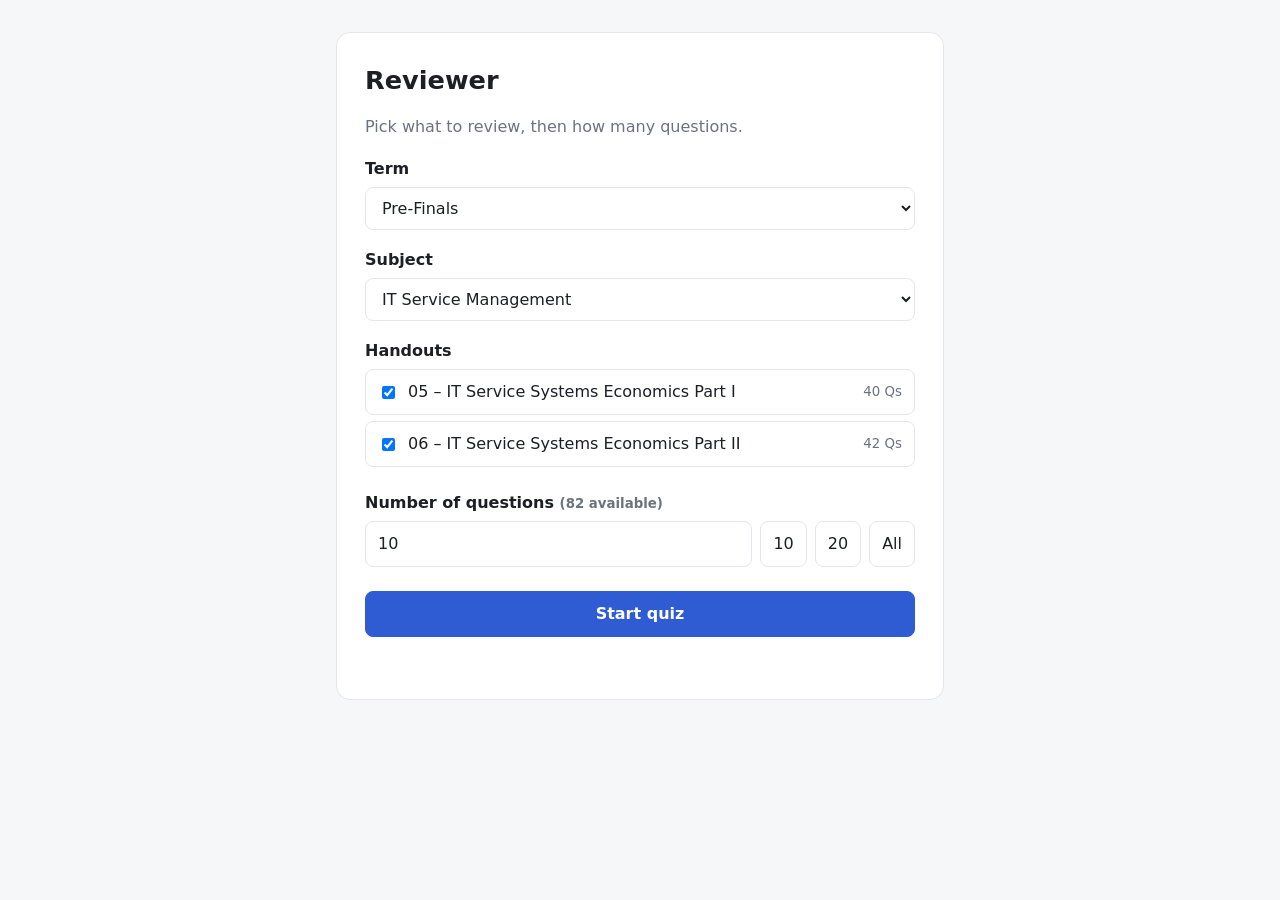
==== index.html @ 77dc5d17 "Add quiz app with ITSM pre-finals question banks" ====
<!DOCTYPE html>
<html lang="en">
<head>
  <meta charset="UTF-8">
  <meta name="viewport" content="width=device-width, initial-scale=1">
  <title>Reviewer</title>
  <link rel="stylesheet" href="app/style.css">
</head>
<body>
  <main id="app">
    <!-- Setup screen -->
    <section id="setup" class="screen">
      <h1>Reviewer</h1>
      <p class="muted">Pick what to review, then how many questions.</p>

      <label class="field">
        <span>Term</span>
        <select id="term"></select>
      </label>

      <label class="field">
        <span>Subject</span>
        <select id="subject"></select>
      </label>

      <fieldset class="field">
        <legend>Handouts</legend>
        <div id="handouts"></div>
      </fieldset>

      <label class="field">
        <span>Number of questions <small id="available" class="muted"></small></span>
        <div class="count-row">
          <input type="number" id="count" min="1" value="10">
          <button type="button" class="chip" data-count="10">10</button>
          <button type="button" class="chip" data-count="20">20</button>
          <button type="button" class="chip" data-count="all">All</button>
        </div>
      </label>

      <button id="start" class="primary">Start quiz</button>
      <p id="setup-error" class="error"></p>
    </section>

    <!-- Quiz screen -->
    <section id="quiz" class="screen" hidden>
      <div class="quiz-top">
        <span id="progress" class="muted"></span>
        <span id="score-live" class="muted"></span>
      </div>
      <div class="bar"><div id="bar-fill"></div></div>
      <p id="q-source" class="source"></p>
      <h2 id="question"></h2>
      <div id="choices"></div>
      <div id="feedback" hidden></div>
      <button id="next" class="primary" hidden>Next</button>
    </section>

    <!-- Results screen -->
    <section id="results" class="screen" hidden>
      <h1 id="final-score"></h1>
      <p id="final-msg" class="muted"></p>
      <div class="actions">
        <button id="retry-missed" class="primary">Retry missed</button>
        <button id="restart">New quiz</button>
      </div>
      <div id="review"></div>
    </section>
  </main>

  <script src="data/catalog.js"></script>
  <script src="app/app.js"></script>
</body>
</html>
---- app/style.css ----
:root {
  --bg: #f6f7f9;
  --card: #ffffff;
  --text: #1c1f24;
  --muted: #6b7280;
  --line: #e3e6ea;
  --accent: #2f5bd3;
  --accent-soft: #e8eefc;
  --good: #1f8a4c;
  --good-soft: #e6f5ec;
  --bad: #c33b32;
  --bad-soft: #fbeae8;
}
@media (prefers-color-scheme: dark) {
  :root {
    --bg: #14161a;
    --card: #1d2026;
    --text: #e8eaed;
    --muted: #9aa1ab;
    --line: #2e323a;
    --accent: #7b9cf0;
    --accent-soft: #232c44;
    --good: #5cc98a;
    --good-soft: #1c3226;
    --bad: #ee7d74;
    --bad-soft: #3a2220;
  }
}

* { box-sizing: border-box; }
body {
  margin: 0;
  background: var(--bg);
  color: var(--text);
  font: 16px/1.5 system-ui, -apple-system, "Segoe UI", Roboto, sans-serif;
}
#app {
  max-width: 640px;
  margin: 0 auto;
  padding: 32px 16px 64px;
}
.screen {
  background: var(--card);
  border: 1px solid var(--line);
  border-radius: 14px;
  padding: 28px;
}
h1 { margin: 0 0 4px; font-size: 1.6rem; }
h2 { font-size: 1.15rem; margin: 8px 0 18px; line-height: 1.45; }
.muted { color: var(--muted); }
.error { color: var(--bad); min-height: 1.5em; margin: 10px 0 0; }

.field { display: block; border: 0; padding: 0; margin: 18px 0 0; }
.field > span, .field > legend { display: block; font-weight: 600; margin-bottom: 6px; padding: 0; }
select, input[type="number"] {
  width: 100%;
  padding: 10px 12px;
  border: 1px solid var(--line);
  border-radius: 8px;
  background: var(--card);
  color: var(--text);
  font: inherit;
}
.count-row { display: flex; gap: 8px; }
.count-row input { flex: 1; }

.check {
  display: flex; align-items: center; gap: 10px;
  padding: 10px 12px;
  border: 1px solid var(--line);
  border-radius: 8px;
  margin-bottom: 6px;
  cursor: pointer;
}
.check small { margin-left: auto; color: var(--muted); }

button {
  font: inherit;
  padding: 10px 16px;
  border-radius: 8px;
  border: 1px solid var(--line);
  background: var(--card);
  color: var(--text);
  cursor: pointer;
}
button:hover { border-color: var(--accent); }
button.primary { background: var(--accent); border-color: var(--accent); color: #fff; font-weight: 600; }
button.primary:hover { filter: brightness(1.08); }
button.chip { padding: 10px 12px; }
#start { width: 100%; margin-top: 24px; }

.quiz-top { display: flex; justify-content: space-between; font-size: .9rem; }
.bar { height: 6px; background: var(--line); border-radius: 3px; margin: 8px 0 16px; overflow: hidden; }
#bar-fill { height: 100%; width: 0; background: var(--accent); transition: width .25s; }
.source { font-size: .8rem; color: var(--muted); margin: 0; }

#choices { display: grid; gap: 8px; }
.choice {
  text-align: left;
  padding: 12px 14px;
  display: flex; gap: 12px; align-items: flex-start;
}
.choice .letter {
  flex: none;
  width: 24px; height: 24px;
  border-radius: 50%;
  background: var(--accent-soft);
  color: var(--accent);
  font-size: .8rem; font-weight: 700;
  display: grid; place-items: center;
}
.choice:disabled { cursor: default; }
.choice:disabled:hover { border-color: var(--line); }
.choice.correct { border-color: var(--good); background: var(--good-soft); }
.choice.correct .letter { background: var(--good); color: #fff; }
.choice.wrong { border-color: var(--bad); background: var(--bad-soft); }
.choice.wrong .letter { background: var(--bad); color: #fff; }

#feedback {
  margin-top: 16px;
  padding: 12px 14px;
  border-radius: 8px;
  font-size: .95rem;
}
#feedback.good { background: var(--good-soft); }
#feedback.bad { background: var(--bad-soft); }
#feedback strong { display: block; margin-bottom: 2px; }
#next { margin-top: 16px; width: 100%; }

.actions { display: flex; gap: 8px; margin: 20px 0; }
.actions button { flex: 1; }
.review-item { border-top: 1px solid var(--line); padding: 14px 0; font-size: .95rem; }
.review-item p { margin: 4px 0; }
.review-item .yours { color: var(--bad); }
.review-item .right { color: var(--good); }
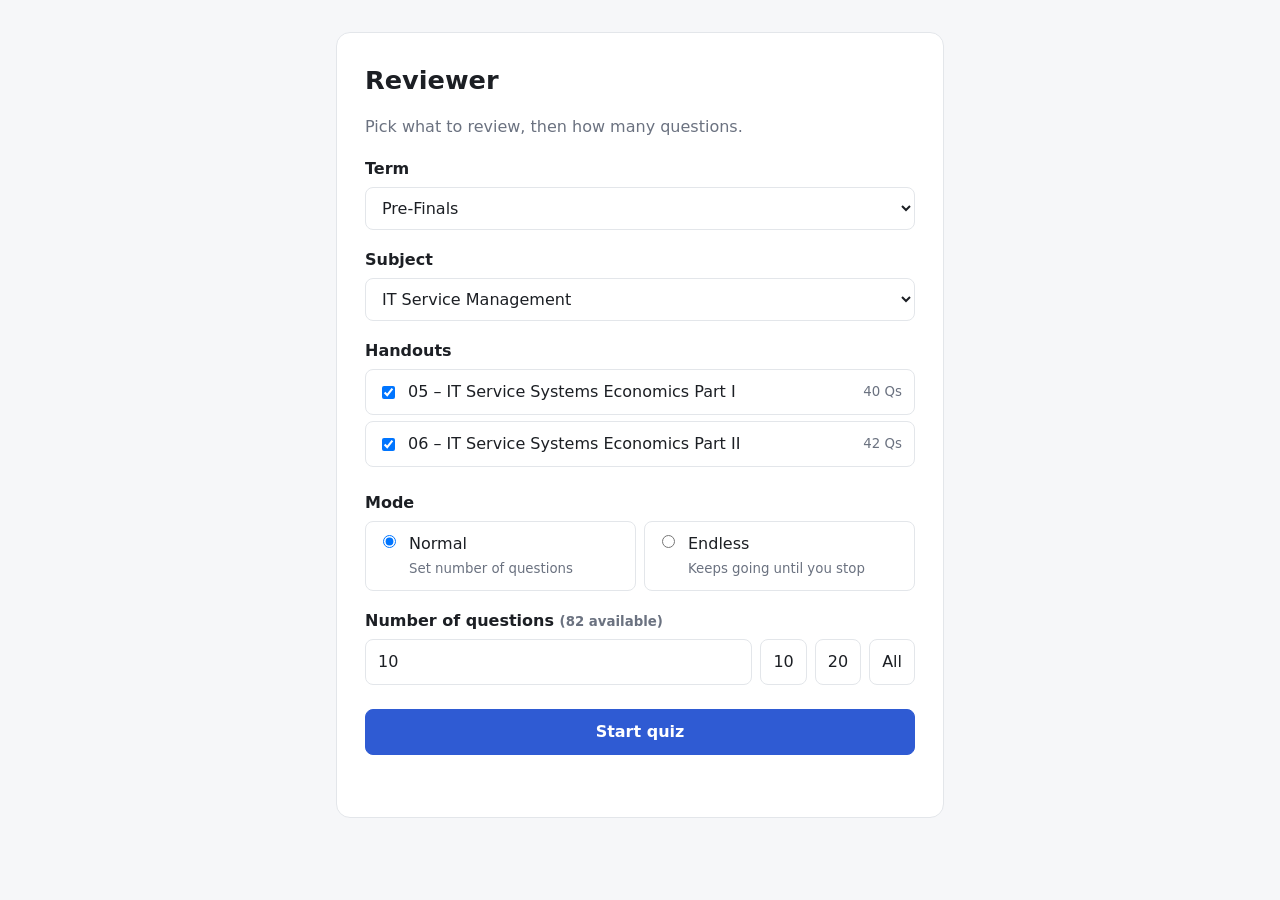
==== commit 8dae450d: "Add endless mode and correct/wrong counter" ====
--- a/index.html
+++ b/index.html
@@ -28,7 +28,15 @@
         <div id="handouts"></div>
       </fieldset>
 
-      <label class="field">
+      <fieldset class="field">
+        <legend>Mode</legend>
+        <div class="mode-row">
+          <label class="check"><input type="radio" name="mode" value="normal" checked><span>Normal<br><small>Set number of questions</small></span></label>
+          <label class="check"><input type="radio" name="mode" value="endless"><span>Endless<br><small>Keeps going until you stop</small></span></label>
+        </div>
+      </fieldset>
+
+      <label class="field" id="count-field">
         <span>Number of questions <small id="available" class="muted"></small></span>
         <div class="count-row">
           <input type="number" id="count" min="1" value="10">
@@ -46,7 +54,10 @@
     <section id="quiz" class="screen" hidden>
       <div class="quiz-top">
         <span id="progress" class="muted"></span>
-        <span id="score-live" class="muted"></span>
+        <span class="tally">
+          <span class="tally-ok" title="Correct">✓ <b id="count-ok">0</b></span>
+          <span class="tally-bad" title="Wrong">✗ <b id="count-bad">0</b></span>
+        </span>
       </div>
       <div class="bar"><div id="bar-fill"></div></div>
       <p id="q-source" class="source"></p>
@@ -54,6 +65,7 @@
       <div id="choices"></div>
       <div id="feedback" hidden></div>
       <button id="next" class="primary" hidden>Next</button>
+      <button id="end" class="link">End quiz</button>
     </section>
 
     <!-- Results screen -->
--- a/app/style.css
+++ b/app/style.css
@@ -89,7 +89,16 @@
 button.chip { padding: 10px 12px; }
 #start { width: 100%; margin-top: 24px; }
 
-.quiz-top { display: flex; justify-content: space-between; font-size: .9rem; }
+.quiz-top { display: flex; justify-content: space-between; align-items: center; font-size: .9rem; }
+.tally { display: flex; gap: 8px; }
+.tally > span { padding: 2px 10px; border-radius: 999px; font-weight: 600; }
+.tally-ok { background: var(--good-soft); color: var(--good); }
+.tally-bad { background: var(--bad-soft); color: var(--bad); }
+.mode-row { display: grid; grid-template-columns: 1fr 1fr; gap: 8px; }
+.mode-row .check { margin: 0; align-items: flex-start; }
+.mode-row small { margin: 0; }
+button.link { display: block; margin: 12px auto 0; border: 0; background: none; color: var(--muted); font-size: .9rem; text-decoration: underline; }
+button.link:hover { color: var(--text); }
 .bar { height: 6px; background: var(--line); border-radius: 3px; margin: 8px 0 16px; overflow: hidden; }
 #bar-fill { height: 100%; width: 0; background: var(--accent); transition: width .25s; }
 .source { font-size: .8rem; color: var(--muted); margin: 0; }
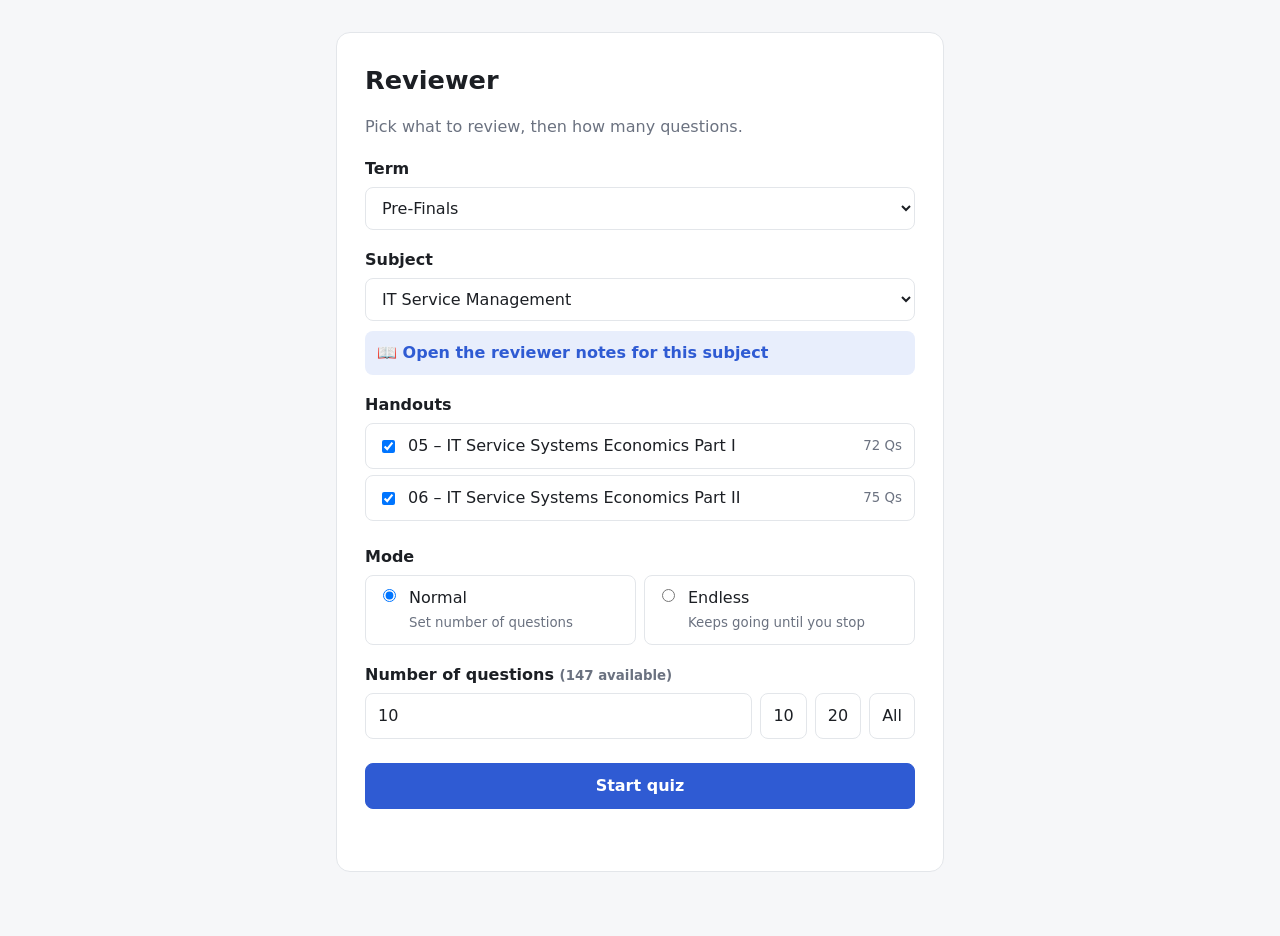
==== commit 4f8fd428: "Add ITSM reviewer notes page linked from the quiz Concept-focused notes for handouts 05 and 06: defi" ====
--- a/index.html
+++ b/index.html
@@ -22,6 +22,7 @@
         <span>Subject</span>
         <select id="subject"></select>
       </label>
+      <a id="notes-link" class="notes-link" hidden>📖 Open the reviewer notes for this subject</a>
 
       <fieldset class="field">
         <legend>Handouts</legend>
--- a/app/style.css
+++ b/app/style.css
@@ -62,6 +62,17 @@
   font: inherit;
 }
 .count-row { display: flex; gap: 8px; }
+.notes-link {
+  display: block;
+  margin-top: 10px;
+  padding: 10px 12px;
+  border-radius: 8px;
+  background: var(--accent-soft);
+  color: var(--accent);
+  font-weight: 600;
+  text-decoration: none;
+}
+.notes-link:hover { filter: brightness(1.05); text-decoration: underline; }
 .count-row input { flex: 1; }
 
 .check {
